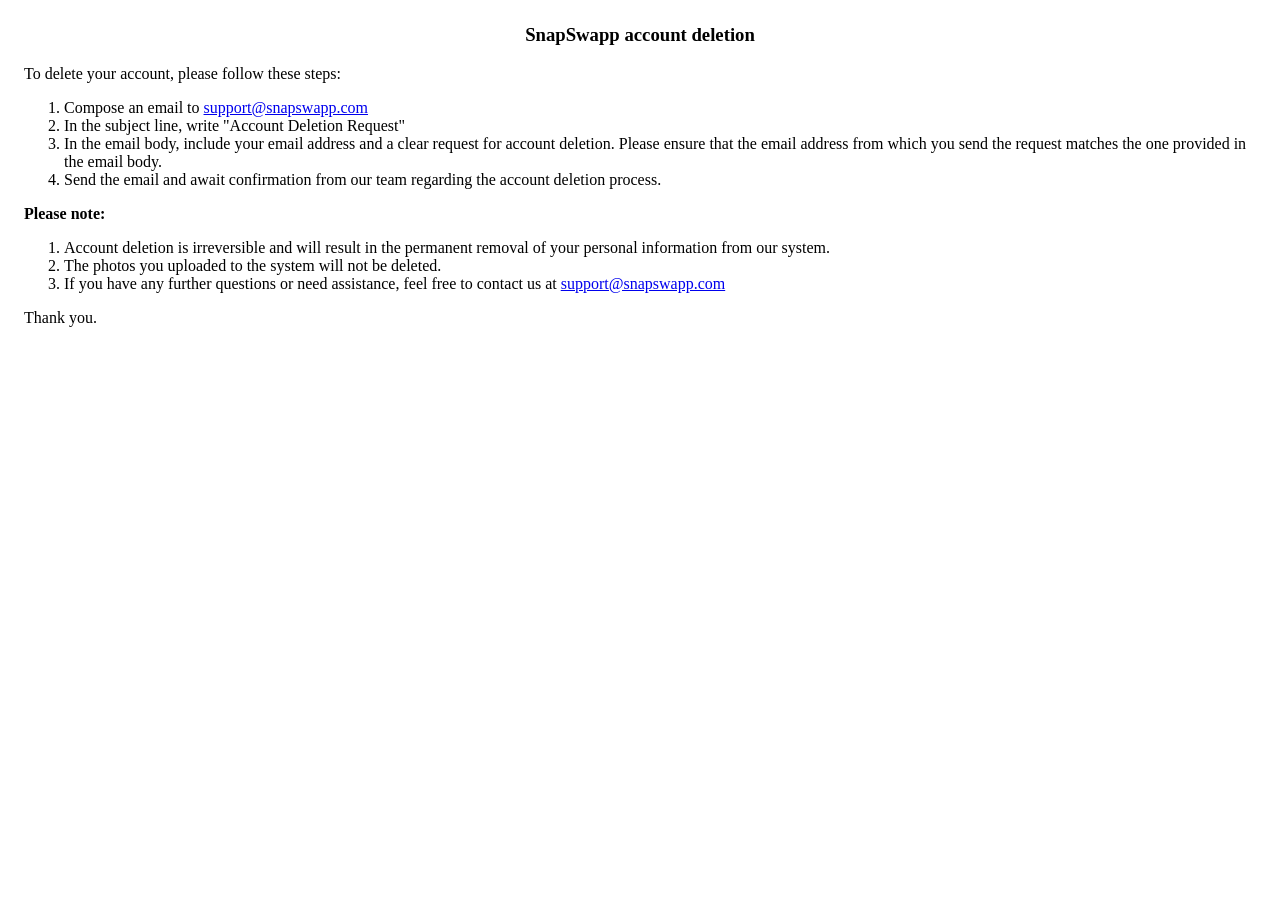
==== account-deletion.html @ 080a0ac0 "Copy landing site content" ====
<html>
  <head>
    <meta content="text/html; charset=utf-8" />
  </head>
  <body style="padding: 16px">
    <div>
      <b style="text-align: center"><h3>SnapSwapp account deletion</h3></b>
      <p>To delete your account, please follow these steps:</p>
      <ol>
        <li>Compose an email to <a href="mailto:support@snapswapp.com">support@snapswapp.com</a></li>
        <li>In the subject line, write "Account Deletion Request"</li>
        <li>
          In the email body, include your email address and a clear request for
          account deletion. Please ensure that the email address from which you
          send the request matches the one provided in the email body.
        </li>
        <li>
          Send the email and await confirmation from our team regarding the
          account deletion process.
        </li>
      </ol>

      <p>
        <b><span>Please note:</span></b>
      </p>

      <ol>
        <li>
          Account deletion is irreversible and will result in the permanent
          removal of your personal information from our system.
        </li>
        <li>The photos you uploaded to the system will not be deleted.</li>
        <li>
          If you have any further questions or need assistance, feel free to
          contact us at
          <a href="mailto:support@snapswapp.com">support@snapswapp.com</a>
        </li>
      </ol>

      <p>
        <span>Thank you.</span>
      </p>
    </div>
  </body>
</html>
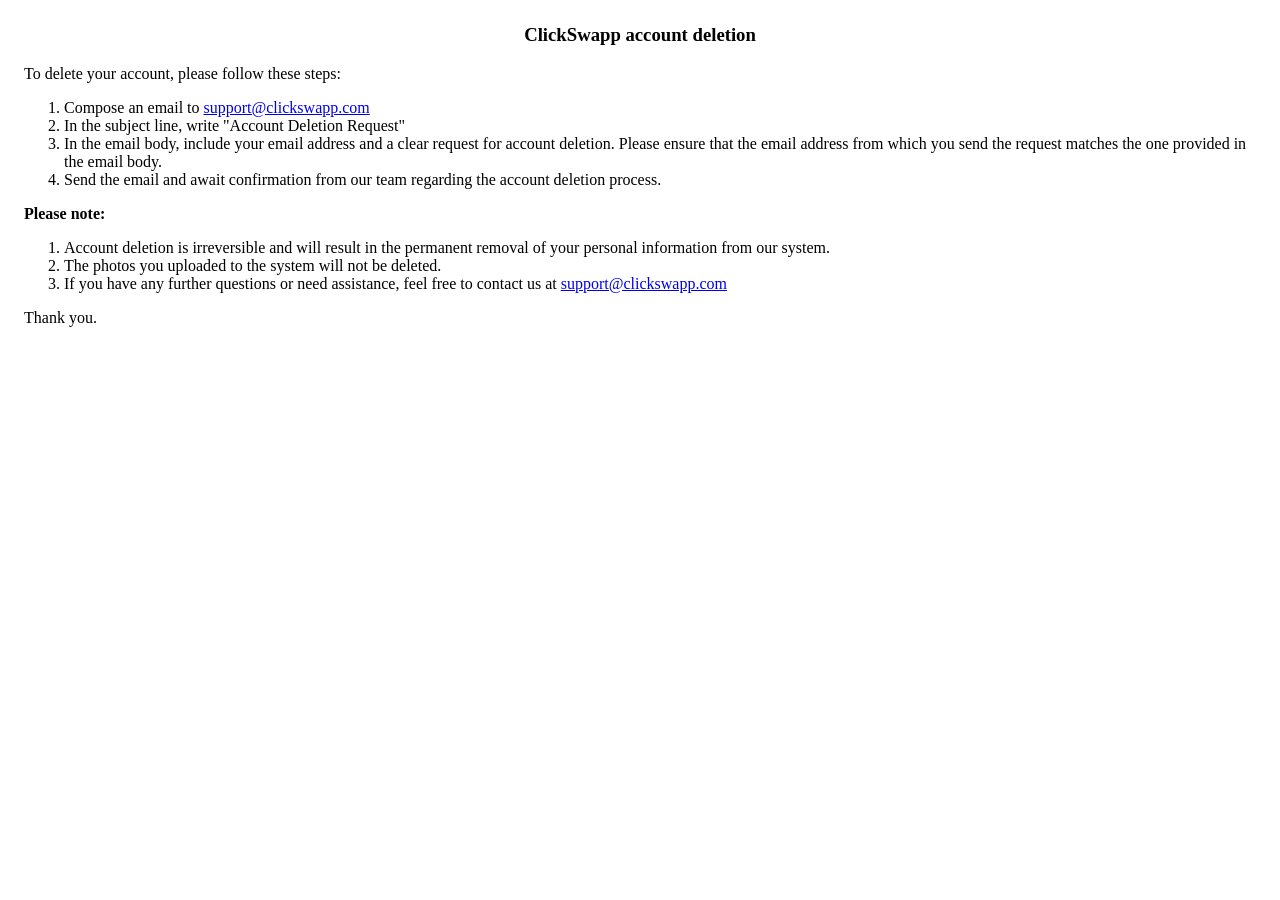
==== commit 0a5f0783: "Deploy ClickSwapp rebrand build Build of clickswapp-landing 624271c: ClickSwapp branding, new vector" ====
--- a/account-deletion.html
+++ b/account-deletion.html
@@ -4,10 +4,10 @@
   </head>
   <body style="padding: 16px">
     <div>
-      <b style="text-align: center"><h3>SnapSwapp account deletion</h3></b>
+      <b style="text-align: center"><h3>ClickSwapp account deletion</h3></b>
       <p>To delete your account, please follow these steps:</p>
       <ol>
-        <li>Compose an email to <a href="mailto:support@snapswapp.com">support@snapswapp.com</a></li>
+        <li>Compose an email to <a href="mailto:support@clickswapp.com">support@clickswapp.com</a></li>
         <li>In the subject line, write "Account Deletion Request"</li>
         <li>
           In the email body, include your email address and a clear request for
@@ -33,7 +33,7 @@
         <li>
           If you have any further questions or need assistance, feel free to
           contact us at
-          <a href="mailto:support@snapswapp.com">support@snapswapp.com</a>
+          <a href="mailto:support@clickswapp.com">support@clickswapp.com</a>
         </li>
       </ol>
 
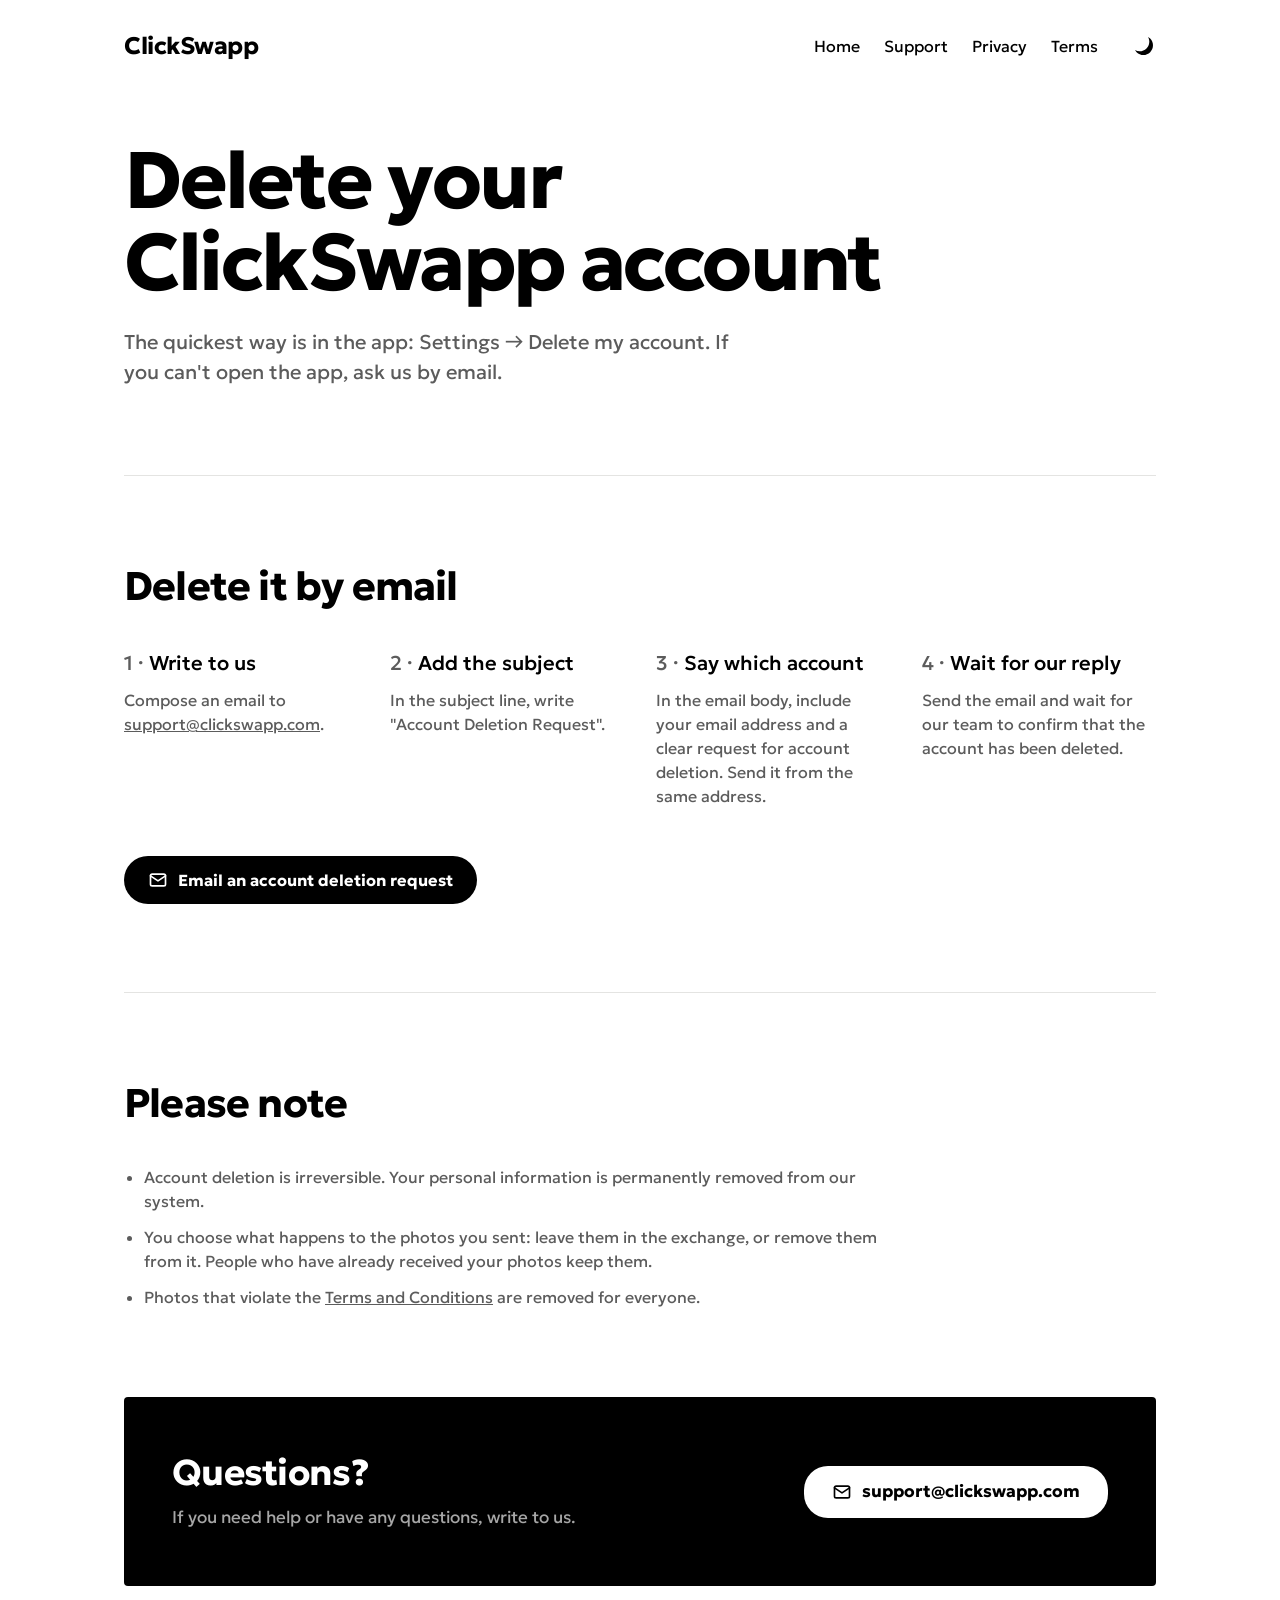
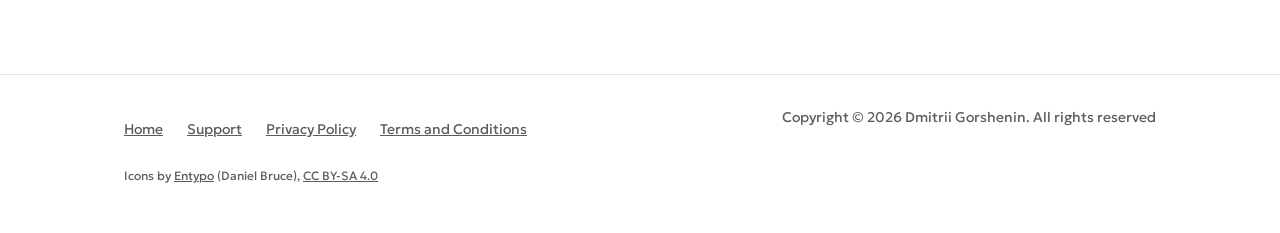
==== commit bcc00319: "Deploy: Support page, restyled legal pages with light/dark theme, help block in landing footer" ====
--- a/account-deletion.html
+++ b/account-deletion.html
@@ -1,45 +1,102 @@
-<html>
-  <head>
-    <meta content="text/html; charset=utf-8" />
-  </head>
-  <body style="padding: 16px">
-    <div>
-      <b style="text-align: center"><h3>ClickSwapp account deletion</h3></b>
-      <p>To delete your account, please follow these steps:</p>
-      <ol>
-        <li>Compose an email to <a href="mailto:support@clickswapp.com">support@clickswapp.com</a></li>
-        <li>In the subject line, write "Account Deletion Request"</li>
-        <li>
-          In the email body, include your email address and a clear request for
-          account deletion. Please ensure that the email address from which you
-          send the request matches the one provided in the email body.
-        </li>
-        <li>
-          Send the email and await confirmation from our team regarding the
-          account deletion process.
-        </li>
-      </ol>
-
-      <p>
-        <b><span>Please note:</span></b>
-      </p>
-
-      <ol>
-        <li>
-          Account deletion is irreversible and will result in the permanent
-          removal of your personal information from our system.
-        </li>
-        <li>The photos you uploaded to the system will not be deleted.</li>
-        <li>
-          If you have any further questions or need assistance, feel free to
-          contact us at
-          <a href="mailto:support@clickswapp.com">support@clickswapp.com</a>
-        </li>
-      </ol>
-
-      <p>
-        <span>Thank you.</span>
-      </p>
-    </div>
-  </body>
-</html>
+<!doctype html>
+<html lang="en">
+<head>
+  <meta charset="utf-8" />
+  <meta name="viewport" content="width=device-width, initial-scale=1" />
+  <title>ClickSwapp account deletion</title>
+  <meta name="description" content="How to delete your ClickSwapp account in the app or by email, and what happens to your photos." />
+  <link rel="canonical" href="https://clickswapp.com/account-deletion" />
+  <link rel="icon" type="image/svg+xml" href="/favicon.svg" />
+  <link rel="preconnect" href="https://fonts.googleapis.com" />
+  <link rel="preconnect" href="https://fonts.gstatic.com" crossorigin />
+  <link rel="stylesheet" href="https://fonts.googleapis.com/css2?family=Geologica:wght@400;500;700&display=swap" />
+  <link rel="stylesheet" href="pages.css" />
+  <script>try { var t = localStorage.getItem("theme"); if (t) document.documentElement.dataset.theme = t; } catch (e) {}</script>
+</head>
+<body>
+  <header class="container">
+    <div class="nav">
+      <a class="nav__logo" href="/">ClickSwapp</a>
+      <nav class="nav__links" aria-label="Site">
+        <a href="/">Home</a>
+        <a href="/support">Support</a>
+        <a href="/privacy">Privacy</a>
+        <a href="/terms">Terms</a>
+        <button class="theme-toggle" type="button" aria-label="Switch theme">
+          <svg class="theme-toggle__sun" aria-hidden="true" viewBox="0 0 20 20"><path d="M19,9.199c-0.182,0-0.799,0-0.98,0c-0.553,0-1,0.359-1,0.801c0,0.441,0.447,0.799,1,0.799c0.182,0,0.799,0,0.98,0 c0.552,0,1-0.357,1-0.799C20,9.559,19.551,9.199,19,9.199z M10,4.5c-3.051,0-5.5,2.449-5.5,5.5c0,3.051,2.449,5.5,5.5,5.5 c3.05,0,5.5-2.449,5.5-5.5C15.5,6.949,13.049,4.5,10,4.5z M10,14c-2.211,0-4-1.791-4-4c0-2.211,1.789-4,4-4c2.209,0,4,1.789,4,4 C14,12.209,12.209,14,10,14z M3,10c0-0.441-0.449-0.801-1-0.801c-0.185,0-0.816,0-1,0c-0.553,0-1,0.359-1,0.801 c0,0.441,0.447,0.799,1,0.799c0.184,0,0.815,0,1,0C2.551,10.799,3,10.441,3,10z M10,3c0.441,0,0.799-0.447,0.799-1 c0-0.184,0-0.816,0-1c0-0.553-0.358-1-0.799-1C9.558,0,9.199,0.447,9.199,1c0,0.184,0,0.816,0,1C9.199,2.553,9.558,3,10,3z M10,17 c-0.442,0-0.801,0.447-0.801,1c0,0.184,0,0.816,0,1c0,0.553,0.359,1,0.801,1c0.441,0,0.799-0.447,0.799-1c0-0.184,0-0.816,0-1 C10.799,17.447,10.441,17,10,17z M17.365,3.766c0.391-0.391,0.454-0.961,0.142-1.273s-0.883-0.248-1.272,0.143 c-0.108,0.107-0.593,0.592-0.7,0.699c-0.391,0.391-0.454,0.961-0.142,1.273s0.883,0.248,1.273-0.143 C16.773,4.357,17.257,3.873,17.365,3.766z M3.334,15.533c-0.108,0.109-0.593,0.594-0.7,0.701c-0.391,0.391-0.454,0.959-0.142,1.271 s0.883,0.25,1.272-0.141c0.108-0.107,0.593-0.592,0.7-0.699c0.391-0.391,0.454-0.961,0.142-1.274S3.723,15.144,3.334,15.533z M3.765,2.635C3.375,2.244,2.804,2.18,2.492,2.492S2.244,3.375,2.633,3.766c0.108,0.107,0.593,0.592,0.7,0.699 c0.391,0.391,0.96,0.455,1.272,0.143s0.249-0.883-0.141-1.273C4.357,3.227,3.873,2.742,3.765,2.635z M15.534,16.666 c0.108,0.107,0.593,0.592,0.7,0.699c0.391,0.391,0.96,0.453,1.272,0.143c0.312-0.312,0.249-0.883-0.142-1.273 c-0.107-0.107-0.592-0.592-0.699-0.699c-0.391-0.391-0.961-0.455-1.274-0.143S15.143,16.275,15.534,16.666z"/></svg>
+          <svg class="theme-toggle__moon" aria-hidden="true" viewBox="0 0 20 20"><path d="M13.719,1.8c0.686,0.385,1.332,0.867,1.916,1.449c3.42,3.422,3.42,8.966,0,12.386c-3.42,3.42-8.965,3.42-12.386,0 c-0.583-0.584-1.065-1.231-1.449-1.916c3.335,1.867,7.633,1.387,10.469-1.449C15.106,9.433,15.587,5.136,13.719,1.8z"/></svg>
+        </button>
+      </nav>
+    </div>
+
+    <div class="hero">
+      <h1>Delete your ClickSwapp account</h1>
+      <p class="lead">The quickest way is in the app: Settings → Delete my account. If you can't open the app, ask us by email.</p>
+    </div>
+  </header>
+
+  <main class="container">
+    <section class="section" aria-labelledby="email">
+      <h2 id="email">Delete it by email</h2>
+      <ol class="steps">
+        <li class="step">
+          <h3>Write to us</h3>
+          <p>Compose an email to <a href="mailto:support@clickswapp.com">support@clickswapp.com</a>.</p>
+        </li>
+        <li class="step">
+          <h3>Add the subject</h3>
+          <p>In the subject line, write "Account Deletion Request".</p>
+        </li>
+        <li class="step">
+          <h3>Say which account</h3>
+          <p>In the email body, include your email address and a clear request for account deletion. Send it from the same address.</p>
+        </li>
+        <li class="step">
+          <h3>Wait for our reply</h3>
+          <p>Send the email and wait for our team to confirm that the account has been deleted.</p>
+        </li>
+      </ol>
+      <div class="actions">
+        <a class="btn btn_primary" href="mailto:support@clickswapp.com?subject=Account%20Deletion%20Request">
+          <svg aria-hidden="true" width="20" height="20" viewBox="0 0 24 24" fill="none" stroke="currentColor" stroke-width="2" stroke-linecap="round" stroke-linejoin="round"><rect x="3" y="5" width="18" height="14" rx="2"></rect><path d="m3 7 9 6 9-6"></path></svg>
+          Email an account deletion request
+        </a>
+      </div>
+    </section>
+
+    <section class="section" aria-labelledby="note">
+      <h2 id="note">Please note</h2>
+      <ul class="notes">
+        <li>Account deletion is irreversible. Your personal information is permanently removed from our system.</li>
+        <li>You choose what happens to the photos you sent: leave them in the exchange, or remove them from it. People who have already received your photos keep them.</li>
+        <li>Photos that violate the <a href="/terms">Terms and Conditions</a> are removed for everyone.</li>
+      </ul>
+    </section>
+
+    <section class="contact" aria-labelledby="contact">
+      <div class="contact__text">
+        <h2 id="contact">Questions?</h2>
+        <p>If you need help or have any questions, write to us.</p>
+      </div>
+      <a class="btn" href="mailto:support@clickswapp.com">
+        <svg aria-hidden="true" width="20" height="20" viewBox="0 0 24 24" fill="none" stroke="currentColor" stroke-width="2" stroke-linecap="round" stroke-linejoin="round"><rect x="3" y="5" width="18" height="14" rx="2"></rect><path d="m3 7 9 6 9-6"></path></svg>
+        support@clickswapp.com
+      </a>
+    </section>
+  </main>
+
+  <footer class="footer">
+    <div class="container">
+      <nav aria-label="Footer">
+        <a href="/">Home</a>
+        <a href="/support">Support</a>
+        <a href="/privacy">Privacy Policy</a>
+        <a href="/terms">Terms and Conditions</a>
+      </nav>
+      <span>Copyright © 2026 Dmitrii Gorshenin. All rights reserved</span>
+      <span class="footer__credit">Icons by <a href="http://www.entypo.com/">Entypo</a> (Daniel Bruce), <a href="https://creativecommons.org/licenses/by-sa/4.0/">CC BY-SA 4.0</a></span>
+    </div>
+  </footer>
+  <script src="pages.js"></script>
+</body>
+</html>
--- a/pages.css
+++ b/pages.css
@@ -0,0 +1,202 @@
+*, *::before, *::after { box-sizing: border-box; }
+* { margin: 0; }
+:root {
+  color-scheme: dark light;
+  --bg: #000000;
+  --fg: #ffffff;
+  --muted: #a6a6a6;
+  --line: #2a2a2a;
+  --panel: #141414;
+  --outline: #5c5c5c;
+  --contact-bg: #ffffff;
+  --contact-fg: #000000;
+  --contact-muted: #5c5c5c;
+}
+@media (prefers-color-scheme: light) {
+  :root:not([data-theme="dark"]) {
+    --bg: #ffffff;
+    --fg: #000000;
+    --muted: #5c5c5c;
+    --line: #e4e4e2;
+    --panel: #f4f4f2;
+    --outline: #bdbdbd;
+    --contact-bg: #000000;
+    --contact-fg: #ffffff;
+    --contact-muted: #a6a6a6;
+  }
+}
+/* Same light palette, chosen with the theme button */
+:root[data-theme="dark"] { color-scheme: dark; }
+:root[data-theme="light"] {
+  color-scheme: light;
+  --bg: #ffffff;
+  --fg: #000000;
+  --muted: #5c5c5c;
+  --line: #e4e4e2;
+  --panel: #f4f4f2;
+  --outline: #bdbdbd;
+  --contact-bg: #000000;
+  --contact-fg: #ffffff;
+  --contact-muted: #a6a6a6;
+}
+html { -webkit-text-size-adjust: 100%; scroll-behavior: smooth; }
+[id] { scroll-margin-top: 24px; }
+@media (prefers-reduced-motion: reduce) {
+  html { scroll-behavior: auto; }
+  .theme-toggle svg { transition: none; }
+}
+body {
+  background: var(--bg);
+  color: var(--fg);
+  font-family: Geologica, Arial, sans-serif;
+  line-height: 1.5;
+  -webkit-font-smoothing: antialiased;
+}
+a { color: inherit; }
+a:hover { opacity: 0.75; }
+a:focus-visible, button:focus-visible { outline: 2px solid var(--fg); outline-offset: 3px; border-radius: 4px; }
+h1, h2, h3 { text-wrap: balance; }
+p { text-wrap: pretty; }
+
+.container { max-width: 1080px; margin: 0 auto; padding: 0 24px; }
+
+.nav { display: flex; flex-wrap: wrap; gap: 16px; align-items: center; justify-content: space-between; padding-top: 24px; }
+.nav__logo { font-size: 24px; font-weight: 700; letter-spacing: -0.02em; text-decoration: none; }
+.nav__links { display: flex; flex-wrap: wrap; gap: 24px; }
+.nav__links { align-items: center; }
+.nav__links a { text-decoration: none; padding: 10px 0; }
+.theme-toggle { display: inline-flex; align-items: center; justify-content: center; width: 44px; height: 44px; margin-right: -10px; padding: 0; border: 0; border-radius: 50%; background: none; color: inherit; cursor: pointer; }
+.theme-toggle:hover { opacity: 0.75; }
+.theme-toggle:focus-visible { outline: 2px solid var(--fg); outline-offset: 2px; border-radius: 50%; }
+.theme-toggle { display: inline-grid; }
+.theme-toggle svg { grid-area: 1 / 1; width: 22px; height: 22px; fill: currentColor; transition: transform 0.3s ease, opacity 0.3s ease; }
+.theme-toggle__moon { opacity: 0; transform: rotate(90deg) scale(0.5); }
+:root[data-theme="light"] .theme-toggle__sun { opacity: 0; transform: rotate(-90deg) scale(0.5); }
+:root[data-theme="light"] .theme-toggle__moon { opacity: 1; transform: none; }
+@media (prefers-color-scheme: light) {
+  :root:not([data-theme="dark"]) .theme-toggle__sun { opacity: 0; transform: rotate(-90deg) scale(0.5); }
+  :root:not([data-theme="dark"]) .theme-toggle__moon { opacity: 1; transform: none; }
+}
+.footer__credit { flex-basis: 100%; font-size: 12px; }
+
+.hero { padding: 72px 0 88px; display: flex; flex-direction: column; gap: 24px; }
+.hero h1 { font-size: clamp(40px, 7vw, 80px); line-height: 1.02; letter-spacing: -0.03em; max-width: 820px; }
+.lead { font-size: 20px; max-width: 620px; color: var(--muted); }
+.actions { display: flex; flex-wrap: wrap; gap: 12px; padding-top: 8px; }
+
+.btn { display: inline-flex; align-items: center; gap: 10px; min-height: 48px; padding: 0 24px; border-radius: 24px; font-size: 16px; font-weight: 700; text-decoration: none; }
+.btn svg { flex: none; }
+.btn_primary { background: var(--fg); color: var(--bg); }
+.btn_outline { border: 1.5px solid var(--outline); font-weight: 500; }
+
+.section { padding: 88px 0; border-top: 1px solid var(--line); display: flex; flex-direction: column; gap: 40px; }
+.section h2 { font-size: 40px; line-height: 1.1; letter-spacing: -0.02em; }
+.section__intro { display: flex; flex-direction: column; gap: 16px; max-width: 720px; }
+.section__intro p { font-size: 18px; color: var(--muted); }
+
+.steps { display: grid; grid-template-columns: repeat(auto-fit, minmax(min(220px, 100%), 1fr)); gap: 40px 32px; padding: 0; list-style: none; counter-reset: step; }
+.step { display: flex; flex-direction: column; gap: 10px; }
+.step h3 { font-size: 20px; font-weight: 500; }
+.step h3::before { counter-increment: step; content: counter(step) " · "; color: var(--muted); }
+.step p { color: var(--muted); }
+
+/* Phone mockups: coordinates traced from 1080-wide app screenshots, scaled to a 232px screen */
+.flow { display: grid; grid-template-columns: repeat(4, 260px); justify-content: space-between; gap: 32px; padding: 0; list-style: none; counter-reset: step; }
+.flow__step { display: flex; flex-direction: column; gap: 10px; }
+.flow__step h3 { margin-top: 18px; font-size: 20px; font-weight: 500; }
+.flow__step h3::before { counter-increment: step; content: counter(step) " · "; color: var(--muted); }
+.flow__step p { color: var(--muted); }
+.flow__note { max-width: 720px; font-size: 18px; color: var(--muted); }
+
+.device { position: relative; width: 260px; height: 532px; flex: none; }
+.device__frame { position: absolute; inset: 0; z-index: 1; width: 100%; height: 100%; pointer-events: none; }
+.phone { position: absolute; left: 14px; top: 13px; width: 232px; height: 506px; overflow: hidden; border-radius: 34px; background: #ffffff; color: #000000; font-family: -apple-system, BlinkMacSystemFont, "Segoe UI", Roboto, Arial, sans-serif; }
+.phone img { display: block; }
+.phone_camera { background: #a9a9a9; color: #ffffff; }
+.phone__icon { position: absolute; width: 22px; height: 22px; }
+.phone__icon_tl { left: 12px; top: 37px; }
+.phone__icon_tr { right: 12px; top: 37px; }
+.phone__icon_bl { left: 25px; top: 453px; }
+.phone__icon_br { right: 25px; top: 453px; }
+.phone__viewfinder { position: absolute; left: 0; right: 0; top: 156px; height: 232px; }
+.phone__viewfinder img { width: 100%; height: 100%; object-fit: cover; }
+.phone__viewfinder::after { content: ""; position: absolute; inset: 0; background:
+  linear-gradient(to right, transparent calc(33.33% - 0.5px), rgba(255,255,255,.8) calc(33.33% - 0.5px), rgba(255,255,255,.8) calc(33.33% + 0.5px), transparent calc(33.33% + 0.5px), transparent calc(66.66% - 0.5px), rgba(255,255,255,.8) calc(66.66% - 0.5px), rgba(255,255,255,.8) calc(66.66% + 0.5px), transparent calc(66.66% + 0.5px)),
+  linear-gradient(to bottom, transparent calc(33.33% - 0.5px), rgba(255,255,255,.8) calc(33.33% - 0.5px), rgba(255,255,255,.8) calc(33.33% + 0.5px), transparent calc(33.33% + 0.5px), transparent calc(66.66% - 0.5px), rgba(255,255,255,.8) calc(66.66% - 0.5px), rgba(255,255,255,.8) calc(66.66% + 0.5px), transparent calc(66.66% + 0.5px)); }
+.phone__shutter { position: absolute; left: 96px; top: 444px; width: 40px; height: 40px; border-radius: 50%; background: #ffffff; box-shadow: inset 0 0 0 4px #ffffff, inset 0 0 0 8px #000000; }
+.phone__back { position: absolute; left: 12px; top: 37px; width: 22px; height: 22px; }
+.phone__print { position: absolute; left: 12px; top: 106px; width: 208px; height: 252px; background: linear-gradient(#e8e8e6, #d9d9d7); }
+.phone__print img { position: absolute; left: 11px; top: 14px; width: 186px; height: 186px; object-fit: cover; }
+.phone__place { position: absolute; left: 0; right: 0; top: 214px; display: flex; align-items: center; justify-content: center; gap: 4px; font-size: 13px; color: #2b2b2b; }
+.pin { width: 13px; height: 13px; }
+.phone__buttons { position: absolute; left: 12px; right: 12px; top: 457px; display: grid; grid-template-columns: 1fr 1fr; gap: 5px; }
+.phone_received .phone__buttons { top: 424px; }
+.phone__btn { display: flex; align-items: center; justify-content: center; height: 29px; border-radius: 15px; border: 1px solid #9a9a9a; font-size: 10px; font-weight: 700; text-transform: uppercase; }
+.phone__btn_dark { background: #000000; border-color: #000000; color: #ffffff; }
+.phone__link { position: absolute; left: 0; right: 0; text-align: center; font-size: 8px; text-transform: uppercase; }
+.phone__link_report { top: 467px; }
+.phone__link_block { top: 484px; }
+.phone__exchange { position: absolute; left: 44px; top: 196px; width: 144px; height: 144px; }
+.phone__status { position: absolute; left: 0; right: 0; top: 374px; text-align: center; font-size: 10px; }
+
+@media (max-width: 1079px) {
+  .flow { grid-template-columns: none; grid-auto-flow: column; grid-auto-columns: 260px; justify-content: start; overflow-x: auto; scroll-snap-type: x mandatory; padding: 8px 6px 16px; margin: -8px -6px 0; }
+  .flow__step { scroll-snap-align: start; }
+}
+.step p { color: var(--muted); }
+
+.rules { display: flex; flex-wrap: wrap; gap: 32px; }
+.panel { display: flex; flex-direction: column; gap: 16px; padding: 32px; border-radius: 4px; background: var(--panel); }
+.panel_do { flex: 1 1 300px; }
+.panel_dont { flex: 2 1 420px; }
+.panel h3 { font-size: 22px; }
+.panel ul { padding-left: 20px; display: flex; flex-direction: column; gap: 10px; }
+.verdict { display: flex; flex-direction: column; gap: 12px; max-width: 760px; }
+.verdict__title { font-size: 28px; line-height: 1.2; font-weight: 700; letter-spacing: -0.01em; }
+.verdict p:last-child { color: var(--muted); }
+
+.faq { display: grid; grid-template-columns: repeat(auto-fit, minmax(min(300px, 100%), 1fr)); gap: 40px 48px; }
+.faq__item { display: flex; flex-direction: column; gap: 8px; }
+.faq__item h3 { font-size: 18px; }
+.faq__item p { color: var(--muted); }
+
+.contact { margin-bottom: 88px; padding: 56px 48px; border-radius: 4px; background: var(--contact-bg); color: var(--contact-fg); display: flex; flex-wrap: wrap; gap: 24px 48px; align-items: center; justify-content: space-between; }
+.contact__text { flex: 1 1 420px; display: flex; flex-direction: column; gap: 12px; }
+.contact h2 { font-size: 36px; line-height: 1.1; letter-spacing: -0.02em; }
+.contact p { font-size: 17px; color: var(--contact-muted); }
+.contact .btn { background: var(--contact-fg); color: var(--contact-bg); min-height: 52px; padding: 0 28px; font-size: 17px; }
+
+.footer { border-top: 1px solid var(--line); }
+.footer .container { padding-top: 32px; padding-bottom: 48px; display: flex; flex-wrap: wrap; gap: 16px 32px; justify-content: space-between; font-size: 14px; color: var(--muted); }
+.footer nav { display: flex; flex-wrap: wrap; gap: 0 24px; }
+.footer nav a { display: inline-flex; align-items: center; min-height: 44px; }
+
+@media (max-width: 600px) {
+  .doc { padding: 32px 0 64px; font-size: 18px; }
+  .hero { padding: 48px 0 64px; }
+  .lead { font-size: 18px; }
+  .section { padding: 64px 0; }
+  .section h2 { font-size: 32px; }
+  .panel { padding: 24px; }
+  .contact { padding: 32px 24px; margin-bottom: 64px; }
+  .contact h2 { font-size: 28px; }
+}
+
+.notes { padding-left: 20px; display: flex; flex-direction: column; gap: 12px; max-width: 760px; }
+.notes li { color: var(--muted); }
+
+/* "#top" is the HTML spec's built-in anchor for the top of the document */
+.to-top { display: inline-flex; align-items: center; gap: 6px; min-height: 44px; font-size: 14px; color: var(--muted); text-decoration: none; }
+.to-top svg { width: 14px; height: 14px; }
+.doc .to-top { margin-top: 40px; text-decoration: none; }
+main > .to-top { margin: -48px 0 88px; }
+
+/* Legal docs are mostly read inside the app's in-app browser on phones: larger text, short measure */
+.doc { max-width: 720px; padding: 48px 0 88px; font-size: 17px; line-height: 1.65; }
+.doc h1 { font-size: clamp(34px, 6vw, 56px); line-height: 1.05; letter-spacing: -0.02em; margin-bottom: 16px; }
+.doc h2, .doc h3 { font-size: 22px; line-height: 1.3; margin: 40px 0 12px; }
+.doc p, .doc ul, .doc ol { margin-bottom: 14px; }
+.doc ul, .doc ol { padding-left: 22px; }
+.doc li + li { margin-top: 8px; }
+.doc a { text-decoration: underline; text-underline-offset: 3px; overflow-wrap: anywhere; }
+.doc hr { border: 0; border-top: 1px solid var(--line); margin: 40px 0; }
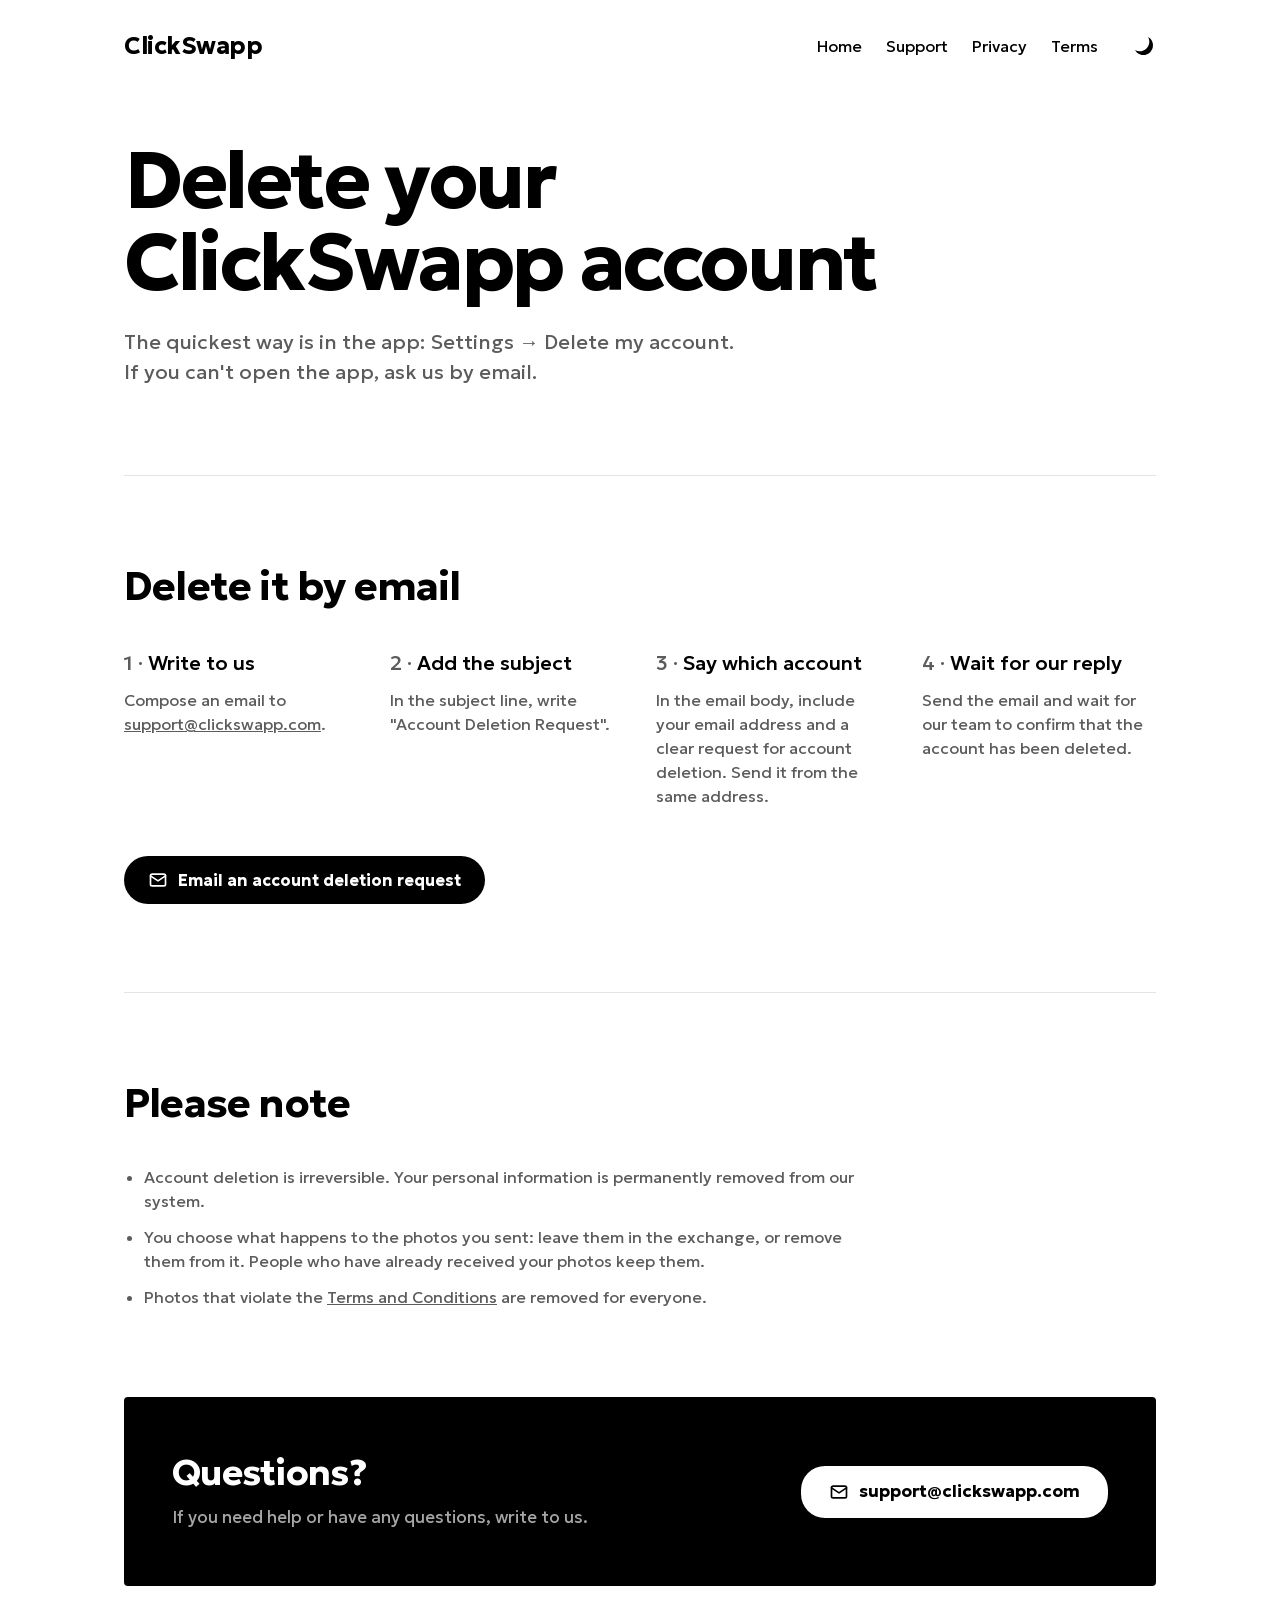
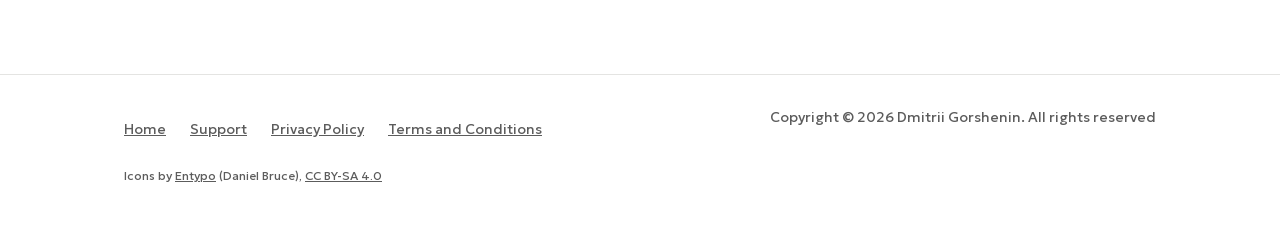
==== commit 02b86cf8: "Deploy: SEO fixes and optimization" ====
--- a/account-deletion.html
+++ b/account-deletion.html
@@ -4,12 +4,21 @@
   <meta charset="utf-8" />
   <meta name="viewport" content="width=device-width, initial-scale=1" />
   <title>ClickSwapp account deletion</title>
-  <meta name="description" content="How to delete your ClickSwapp account in the app or by email, and what happens to your photos." />
+  <meta name="description" content="How to delete your ClickSwapp account by email or in the app, what is removed for good, and what happens to the photos you already sent." />
   <link rel="canonical" href="https://clickswapp.com/account-deletion" />
+  <meta property="og:type" content="website" />
+  <meta property="og:site_name" content="ClickSwapp" />
+  <meta property="og:locale" content="en_US" />
+  <meta property="og:title" content="ClickSwapp account deletion" />
+  <meta property="og:description" content="How to delete your ClickSwapp account by email or in the app, what is removed for good, and what happens to the photos you already sent." />
+  <meta property="og:url" content="https://clickswapp.com/account-deletion" />
+  <meta property="og:image" content="https://clickswapp.com/og-image.jpg" />
+  <meta name="twitter:card" content="summary_large_image" />
+  <meta name="twitter:title" content="ClickSwapp account deletion" />
+  <meta name="twitter:description" content="How to delete your ClickSwapp account by email or in the app, what is removed for good, and what happens to the photos you already sent." />
+  <meta name="twitter:image" content="https://clickswapp.com/twitter-image.jpg" />
+  <link rel="preload" href="/fonts/geologica-latin.woff2" as="font" type="font/woff2" crossorigin />
   <link rel="icon" type="image/svg+xml" href="/favicon.svg" />
-  <link rel="preconnect" href="https://fonts.googleapis.com" />
-  <link rel="preconnect" href="https://fonts.gstatic.com" crossorigin />
-  <link rel="stylesheet" href="https://fonts.googleapis.com/css2?family=Geologica:wght@400;500;700&display=swap" />
   <link rel="stylesheet" href="pages.css" />
   <script>try { var t = localStorage.getItem("theme"); if (t) document.documentElement.dataset.theme = t; } catch (e) {}</script>
 </head>
--- a/pages.css
+++ b/pages.css
@@ -1,3 +1,7 @@
+@font-face { font-family: 'Geologica'; font-style: normal; font-weight: 400 700; font-display: swap; src: url(/fonts/geologica-cyrillic.woff2) format('woff2'); unicode-range: U+0301, U+0400-045F, U+0490-0491, U+04B0-04B1, U+2116; }
+@font-face { font-family: 'Geologica'; font-style: normal; font-weight: 400 700; font-display: swap; src: url(/fonts/geologica-latin-ext.woff2) format('woff2'); unicode-range: U+0100-02BA, U+02BD-02C5, U+02C7-02CC, U+02CE-02D7, U+02DD-02FF, U+0304, U+0308, U+0329, U+1D00-1DBF, U+1E00-1E9F, U+1EF2-1EFF, U+2020, U+20A0-20AB, U+20AD-20C4, U+2113, U+2C60-2C7F, U+A720-A7FF; }
+@font-face { font-family: 'Geologica'; font-style: normal; font-weight: 400 700; font-display: swap; src: url(/fonts/geologica-latin.woff2) format('woff2'); unicode-range: U+0000-00FF, U+0131, U+0152-0153, U+02BB-02BC, U+02C6, U+02DA, U+02DC, U+0304, U+0308, U+0329, U+2000-206F, U+20AC, U+2122, U+2191, U+2193, U+2212, U+2215, U+FEFF, U+FFFD; }
+
 *, *::before, *::after { box-sizing: border-box; }
 * { margin: 0; }
 :root {
@@ -76,6 +80,15 @@
 @media (prefers-color-scheme: light) {
   :root:not([data-theme="dark"]) .theme-toggle__sun { opacity: 0; transform: rotate(-90deg) scale(0.5); }
   :root:not([data-theme="dark"]) .theme-toggle__moon { opacity: 1; transform: none; }
+}
+/* Narrow screens: the theme button leaves the row of links (it did not fit and wrapped
+   onto a line of its own) and sits at the right of the logo's row; the links always take
+   their own row below, or the button would lie over the last one on pages with few links. */
+@media (max-width: 520px) {
+  .nav { position: relative; }
+  .nav__logo { display: flex; align-items: center; min-height: 44px; }
+  .nav__links { flex-basis: 100%; gap: 0 20px; }
+  .theme-toggle { position: absolute; top: 24px; right: -10px; }
 }
 .footer__credit { flex-basis: 100%; font-size: 12px; }
 
@@ -194,9 +207,23 @@
 /* Legal docs are mostly read inside the app's in-app browser on phones: larger text, short measure */
 .doc { max-width: 720px; padding: 48px 0 88px; font-size: 17px; line-height: 1.65; }
 .doc h1 { font-size: clamp(34px, 6vw, 56px); line-height: 1.05; letter-spacing: -0.02em; margin-bottom: 16px; }
+/* Long words (Datenschutzerklärung, конфиденциальности) must fit whole: the h1 shrinks with the screen (the longest word is about 11em) instead of hyphenating; anywhere is only a last resort */
+.doc h1, .doc h2, .doc h3 { overflow-wrap: anywhere; }
+@media (max-width: 520px) { .doc h1 { font-size: clamp(24px, calc((100vw - 48px) / 12), 30px); } }
 .doc h2, .doc h3 { font-size: 22px; line-height: 1.3; margin: 40px 0 12px; }
+/* Keeps the h1 (24px at the narrowest) clearly above the section titles */
+@media (max-width: 520px) { .doc h2, .doc h3 { font-size: 20px; } }
 .doc p, .doc ul, .doc ol { margin-bottom: 14px; }
 .doc ul, .doc ol { padding-left: 22px; }
 .doc li + li { margin-top: 8px; }
 .doc a { text-decoration: underline; text-underline-offset: 3px; overflow-wrap: anywhere; }
 .doc hr { border: 0; border-top: 1px solid var(--line); margin: 40px 0; }
+
+/* Language row under the title: small, but 44px tall to tap; the current language is not a link */
+.doc .langs { display: flex; flex-wrap: wrap; gap: 0 16px; margin-bottom: 12px; padding: 0; list-style: none; font-size: 12px; line-height: 1.5; }
+.doc .langs li + li { margin-top: 0; }
+.doc .langs a, .doc .langs [aria-current] { display: inline-block; padding: 13px 0; }
+.doc .langs a { color: var(--muted); text-decoration: none; }
+.doc .langs a:hover { opacity: 1; color: var(--fg); text-decoration: underline; text-underline-offset: 4px; }
+.doc .langs [aria-current] { font-weight: 500; box-shadow: inset 0 -1.5px 0 var(--fg); }
+@media (min-width: 521px) { .doc .langs { font-size: 13px; gap: 0 20px; } }
